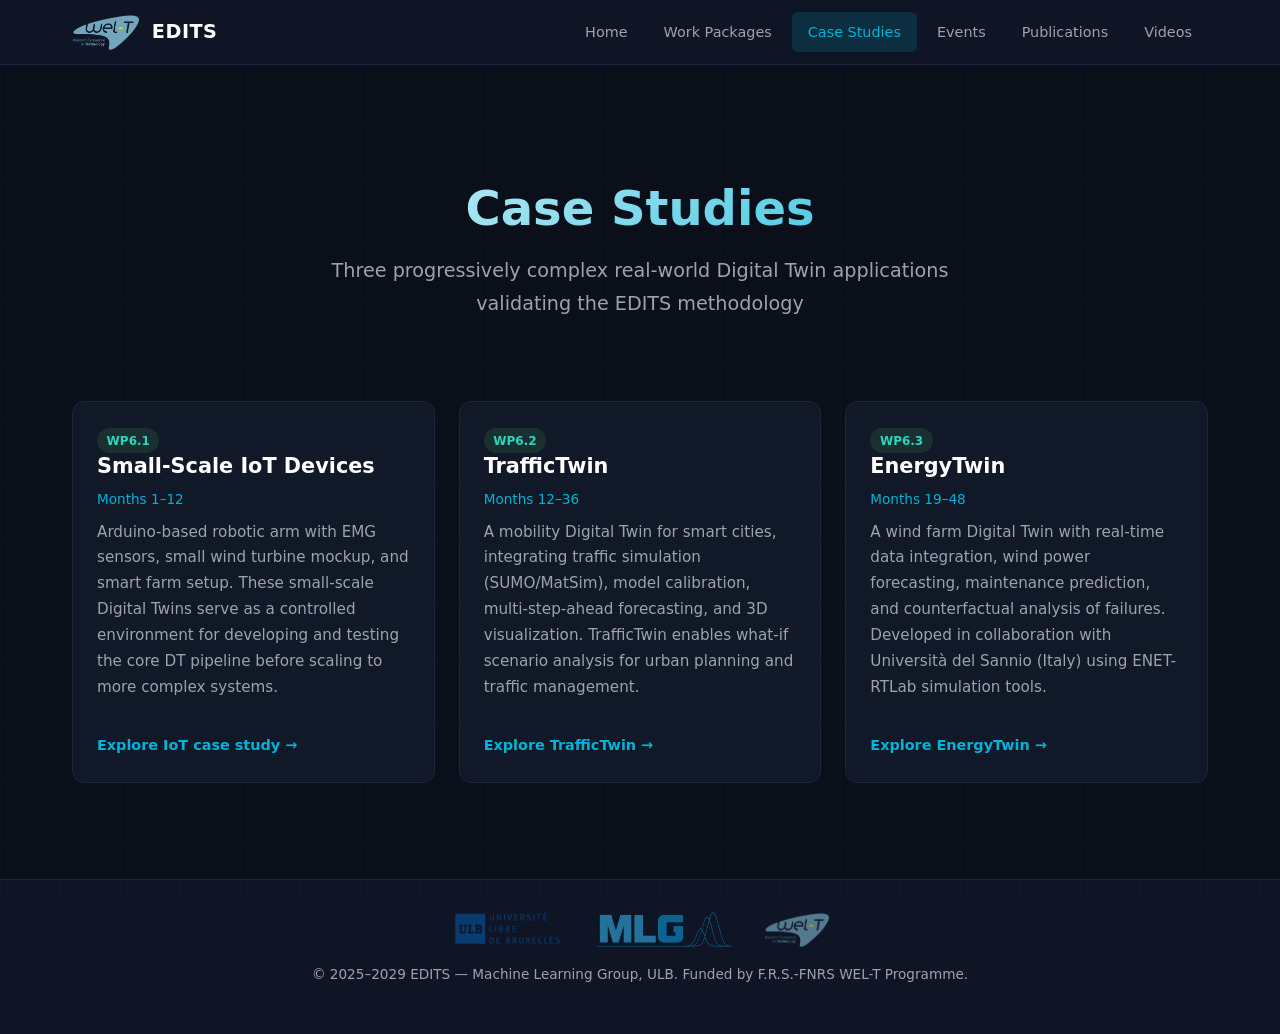
==== case-studies.html @ ba2f9b13 "website v1" ====
<!DOCTYPE html>
<html lang="en">
<head>
  <meta charset="UTF-8">
  <meta name="viewport" content="width=device-width, initial-scale=1.0">
  <title>Case Studies — EDITS</title>
  <link rel="stylesheet" href="assets/css/style.css">
  <link rel="icon" href="assets/images/welt_logo.png">
</head>
<body>

  <nav>
    <div class="container">
      <a href="index.html" class="nav-logo">
        <img src="assets/images/welt_logo_transparent.png" alt="WEL-T">
        <span>EDITS</span>
      </a>
      <button class="nav-toggle" aria-label="Toggle menu">&#9776;</button>
      <ul class="nav-links">
        <li><a href="index.html">Home</a></li>
        <li><a href="workpackages.html">Work Packages</a></li>
        <li><a href="case-studies.html">Case Studies</a></li>
        <li><a href="events.html">Events</a></li>
        <li><a href="publications.html">Publications</a></li>
        <li><a href="videos.html">Videos</a></li>
      </ul>
    </div>
  </nav>

  <main>
    <div class="container">

      <section class="hero" style="padding-bottom: 1rem;">
        <h1>Case Studies</h1>
        <p class="subtitle">Three progressively complex real-world Digital Twin applications validating the EDITS methodology</p>
      </section>

      <section class="section">
        <div class="card-grid">

          <div class="card">
            <span class="badge badge-wp6">WP6.1</span>
            <h3>Small-Scale IoT Devices</h3>
            <p style="color: var(--accent); font-size: 0.85rem; margin-bottom: 0.5rem;">Months 1–12</p>
            <p>
              Arduino-based robotic arm with EMG sensors, small wind turbine mockup, and smart farm setup.
              These small-scale Digital Twins serve as a controlled environment for developing and testing
              the core DT pipeline before scaling to more complex systems.
            </p>
            <a href="case-studies/iot.html" class="card-link">Explore IoT case study &rarr;</a>
          </div>

          <div class="card">
            <span class="badge badge-wp6">WP6.2</span>
            <h3>TrafficTwin</h3>
            <p style="color: var(--accent); font-size: 0.85rem; margin-bottom: 0.5rem;">Months 12–36</p>
            <p>
              A mobility Digital Twin for smart cities, integrating traffic simulation (SUMO/MatSim),
              model calibration, multi-step-ahead forecasting, and 3D visualization. TrafficTwin enables
              what-if scenario analysis for urban planning and traffic management.
            </p>
            <a href="case-studies/traffictwin.html" class="card-link">Explore TrafficTwin &rarr;</a>
          </div>

          <div class="card">
            <span class="badge badge-wp6">WP6.3</span>
            <h3>EnergyTwin</h3>
            <p style="color: var(--accent); font-size: 0.85rem; margin-bottom: 0.5rem;">Months 19–48</p>
            <p>
              A wind farm Digital Twin with real-time data integration, wind power forecasting,
              maintenance prediction, and counterfactual analysis of failures. Developed in collaboration
              with Universit&agrave; del Sannio (Italy) using ENET-RTLab simulation tools.
            </p>
            <a href="case-studies/energytwin.html" class="card-link">Explore EnergyTwin &rarr;</a>
          </div>

        </div>
      </section>

    </div>
  </main>

  <footer>
    <div class="container">
      <div class="footer-logos">
        <img src="assets/images/ulb_logo_transparent.png" alt="ULB">
        <img src="assets/images/mlg_logo_transparent.png" alt="MLG">
        <img src="assets/images/welt_logo_transparent.png" alt="WEL-T">
      </div>
      <p>&copy; 2025&ndash;2029 EDITS &mdash; Machine Learning Group, ULB. Funded by F.R.S.-FNRS WEL-T Programme.</p>
    </div>
  </footer>

  <script src="assets/js/main.js"></script>
</body>
</html>
---- assets/css/style.css ----
/* ========== WEL-T EDITS Website — Dark MLG Theme ========== */

/* --- Reset & Base --- */
*, *::before, *::after { box-sizing: border-box; margin: 0; padding: 0; }

:root {
  --bg-dark: #0a0f1a;
  --bg-nav: #0f1525;
  --bg-card: #111827;
  --accent: #00b4d8;
  --accent-dark: #0096c7;
  --accent-glow: rgba(0, 180, 216, 0.15);
  --text: #e0e0e0;
  --text-muted: #9ca3af;
  --text-heading: #ffffff;
  --border: #1a2540;
  --font: 'Inter', 'Segoe UI', system-ui, -apple-system, sans-serif;
  --max-width: 1200px;
}

html { scroll-behavior: smooth; }

body {
  font-family: var(--font);
  background: var(--bg-dark);
  color: var(--text);
  line-height: 1.7;
  min-height: 100vh;
}

/* --- Geometric background --- */
body::before {
  content: '';
  position: fixed;
  inset: 0;
  background:
    linear-gradient(rgba(0, 180, 216, 0.03) 1px, transparent 1px),
    linear-gradient(90deg, rgba(0, 180, 216, 0.03) 1px, transparent 1px);
  background-size: 60px 60px;
  pointer-events: none;
  z-index: 0;
}

/* --- Typography --- */
h1, h2, h3, h4 { color: var(--text-heading); font-weight: 700; line-height: 1.3; }
h1 { font-size: 2.5rem; margin-bottom: 1rem; }
h2 { font-size: 1.8rem; margin-bottom: 0.8rem; }
h3 { font-size: 1.3rem; margin-bottom: 0.5rem; }

a { color: var(--accent); text-decoration: none; transition: color 0.2s; }
a:hover { color: var(--accent-dark); }

p { margin-bottom: 1rem; }

/* --- Layout --- */
.container {
  max-width: var(--max-width);
  margin: 0 auto;
  padding: 0 2rem;
  position: relative;
  z-index: 1;
}

main {
  padding: 3rem 0;
  min-height: calc(100vh - 160px);
}

/* --- Navigation --- */
nav {
  background: var(--bg-nav);
  border-bottom: 1px solid var(--border);
  position: sticky;
  top: 0;
  z-index: 100;
  backdrop-filter: blur(10px);
}

nav .container {
  display: flex;
  align-items: center;
  justify-content: space-between;
  height: 64px;
}

.nav-logo {
  display: flex;
  align-items: center;
  gap: 0.75rem;
}

.nav-logo img {
  height: 36px;
  width: auto;
}

.nav-logo span {
  font-size: 1.2rem;
  font-weight: 700;
  color: var(--text-heading);
  letter-spacing: 0.5px;
}

.nav-links {
  display: flex;
  list-style: none;
  gap: 0.25rem;
}

.nav-links a {
  display: block;
  padding: 0.5rem 1rem;
  color: var(--text-muted);
  font-size: 0.9rem;
  font-weight: 500;
  border-radius: 6px;
  transition: all 0.2s;
}

.nav-links a:hover,
.nav-links a.active {
  color: var(--accent);
  background: var(--accent-glow);
}

.nav-toggle {
  display: none;
  background: none;
  border: none;
  color: var(--text);
  font-size: 1.5rem;
  cursor: pointer;
  padding: 0.5rem;
}

/* --- Hero Section --- */
.hero {
  text-align: center;
  padding: 4rem 0 3rem;
}

.hero h1 {
  font-size: 3rem;
  background: linear-gradient(135deg, var(--text-heading), var(--accent));
  -webkit-background-clip: text;
  -webkit-text-fill-color: transparent;
  background-clip: text;
}

.hero .subtitle {
  font-size: 1.2rem;
  color: var(--text-muted);
  max-width: 700px;
  margin: 1rem auto 2rem;
}

.hero-logos {
  display: flex;
  align-items: center;
  justify-content: center;
  gap: 2.5rem;
  margin-top: 2rem;
  flex-wrap: wrap;
}

.hero-logos img {
  height: 50px;
  width: auto;
  opacity: 0.85;
  transition: opacity 0.2s;
}

.hero-logos img:hover { opacity: 1; }

/* --- Cards --- */
.card-grid {
  display: grid;
  grid-template-columns: repeat(auto-fill, minmax(340px, 1fr));
  gap: 1.5rem;
  margin: 2rem 0;
}

.card {
  background: var(--bg-card);
  border: 1px solid var(--border);
  border-radius: 12px;
  padding: 1.5rem;
  transition: all 0.3s;
}

.card:hover {
  border-color: var(--accent);
  box-shadow: 0 0 20px var(--accent-glow);
  transform: translateY(-2px);
}

.card h3 { margin-bottom: 0.5rem; }

.card .tag {
  display: inline-block;
  background: var(--accent-glow);
  color: var(--accent);
  padding: 0.2rem 0.7rem;
  border-radius: 20px;
  font-size: 0.8rem;
  font-weight: 600;
  margin-bottom: 0.75rem;
}

.card p { color: var(--text-muted); font-size: 0.95rem; }

.card-link {
  display: inline-flex;
  align-items: center;
  gap: 0.3rem;
  margin-top: 1rem;
  font-weight: 600;
  font-size: 0.9rem;
}

/* --- Section --- */
.section { margin-bottom: 3rem; }

.section-header {
  border-bottom: 1px solid var(--border);
  padding-bottom: 0.75rem;
  margin-bottom: 1.5rem;
}

/* --- Timeline --- */
.timeline {
  position: relative;
  padding-left: 2rem;
}

.timeline::before {
  content: '';
  position: absolute;
  left: 0;
  top: 0;
  bottom: 0;
  width: 2px;
  background: var(--border);
}

.timeline-item {
  position: relative;
  margin-bottom: 2rem;
  padding: 1.25rem;
  background: var(--bg-card);
  border: 1px solid var(--border);
  border-radius: 10px;
}

.timeline-item::before {
  content: '';
  position: absolute;
  left: -2.35rem;
  top: 1.5rem;
  width: 10px;
  height: 10px;
  border-radius: 50%;
  background: var(--accent);
  border: 2px solid var(--bg-dark);
}

.timeline-item .date {
  font-size: 0.85rem;
  color: var(--accent);
  font-weight: 600;
  margin-bottom: 0.5rem;
}

/* --- WP Bars (timeline visualization) --- */
.wp-timeline {
  margin: 2rem 0;
  overflow-x: auto;
}

.wp-bar-container {
  min-width: 600px;
}

.wp-bar-row {
  display: flex;
  align-items: center;
  margin-bottom: 0.75rem;
  gap: 1rem;
}

.wp-bar-label {
  width: 60px;
  font-weight: 700;
  font-size: 0.9rem;
  color: var(--accent);
  flex-shrink: 0;
}

.wp-bar-track {
  flex: 1;
  height: 32px;
  background: var(--bg-card);
  border-radius: 6px;
  position: relative;
  border: 1px solid var(--border);
}

.wp-bar {
  position: absolute;
  height: 100%;
  background: linear-gradient(90deg, var(--accent-dark), var(--accent));
  border-radius: 6px;
  display: flex;
  align-items: center;
  justify-content: center;
  font-size: 0.75rem;
  font-weight: 600;
  color: var(--bg-dark);
  min-width: 40px;
}

/* --- Video Grid --- */
.video-grid {
  display: grid;
  grid-template-columns: repeat(auto-fill, minmax(480px, 1fr));
  gap: 2rem;
  margin: 2rem 0;
}

.video-card {
  background: var(--bg-card);
  border: 1px solid var(--border);
  border-radius: 12px;
  overflow: hidden;
}

.video-card .video-wrapper {
  position: relative;
  padding-bottom: 56.25%;
  height: 0;
}

.video-card .video-wrapper iframe {
  position: absolute;
  top: 0;
  left: 0;
  width: 100%;
  height: 100%;
  border: none;
}

.video-card .video-info {
  padding: 1rem 1.25rem;
}

.video-card h3 { font-size: 1.1rem; }

/* --- PDF Viewer --- */
.pdf-viewer-container {
  background: var(--bg-card);
  border: 1px solid var(--border);
  border-radius: 12px;
  overflow: hidden;
  margin: 1.5rem 0;
}

.pdf-viewer-toolbar {
  display: flex;
  align-items: center;
  justify-content: space-between;
  padding: 0.75rem 1rem;
  background: var(--bg-nav);
  border-bottom: 1px solid var(--border);
}

.pdf-viewer-toolbar .pdf-title {
  font-weight: 600;
  font-size: 0.9rem;
  color: var(--text-heading);
}

.pdf-viewer-toolbar .pdf-controls {
  display: flex;
  align-items: center;
  gap: 0.5rem;
}

.pdf-viewer-toolbar button {
  background: var(--accent-glow);
  border: 1px solid var(--border);
  color: var(--accent);
  padding: 0.4rem 0.8rem;
  border-radius: 6px;
  cursor: pointer;
  font-size: 0.85rem;
  font-weight: 600;
  transition: all 0.2s;
}

.pdf-viewer-toolbar button:hover {
  background: var(--accent);
  color: var(--bg-dark);
}

.pdf-viewer-toolbar .page-info {
  color: var(--text-muted);
  font-size: 0.85rem;
  min-width: 80px;
  text-align: center;
}

.pdf-canvas-wrapper {
  display: flex;
  justify-content: center;
  padding: 1rem;
  min-height: 400px;
  background: #000;
}

.pdf-canvas-wrapper canvas {
  max-width: 100%;
  height: auto;
}

/* --- Publications list --- */
.pub-list { list-style: none; }

.pub-item {
  padding: 1rem 1.25rem;
  border-bottom: 1px solid var(--border);
  display: flex;
  align-items: flex-start;
  gap: 1rem;
}

.pub-item:last-child { border-bottom: none; }

.pub-icon {
  flex-shrink: 0;
  width: 40px;
  height: 40px;
  background: var(--accent-glow);
  border-radius: 8px;
  display: flex;
  align-items: center;
  justify-content: center;
  color: var(--accent);
  font-weight: 700;
  font-size: 0.8rem;
}

.pub-item h4 { font-size: 0.95rem; margin-bottom: 0.25rem; }
.pub-item p { font-size: 0.85rem; color: var(--text-muted); margin-bottom: 0; }

/* --- Presentation Grid --- */
.presentation-grid {
  display: grid;
  grid-template-columns: repeat(auto-fill, minmax(300px, 1fr));
  gap: 1.25rem;
  margin: 1.5rem 0;
}

.presentation-card {
  background: var(--bg-card);
  border: 1px solid var(--border);
  border-radius: 10px;
  padding: 1.25rem;
  cursor: pointer;
  transition: all 0.3s;
}

.presentation-card:hover {
  border-color: var(--accent);
  box-shadow: 0 0 15px var(--accent-glow);
}

.presentation-card h4 {
  font-size: 0.95rem;
  margin-bottom: 0.5rem;
}

.presentation-card .open-btn {
  display: inline-flex;
  align-items: center;
  gap: 0.3rem;
  color: var(--accent);
  font-size: 0.85rem;
  font-weight: 600;
}

/* --- Footer --- */
footer {
  background: var(--bg-nav);
  border-top: 1px solid var(--border);
  padding: 2rem 0;
  text-align: center;
  color: var(--text-muted);
  font-size: 0.85rem;
}

footer .footer-logos {
  display: flex;
  align-items: center;
  justify-content: center;
  gap: 2rem;
  margin-bottom: 1rem;
}

footer .footer-logos img {
  height: 35px;
  width: auto;
  opacity: 0.7;
}

/* --- Badges --- */
.badge {
  display: inline-block;
  padding: 0.15rem 0.6rem;
  border-radius: 20px;
  font-size: 0.75rem;
  font-weight: 600;
}

.badge-wp1 { background: #0e4429; color: #3fb950; }
.badge-wp2 { background: #1a1e40; color: #6366f1; }
.badge-wp3 { background: #3b1a1a; color: #f87171; }
.badge-wp4 { background: #1a3040; color: #38bdf8; }
.badge-wp5 { background: #2d1b40; color: #c084fc; }
.badge-wp6 { background: #1a3030; color: #2dd4bf; }

/* --- Vision image --- */
.vision-img {
  display: block;
  max-width: 100%;
  margin: 2rem auto;
  border-radius: 12px;
  border: 1px solid var(--border);
}

/* --- Responsive --- */
@media (max-width: 768px) {
  .nav-toggle { display: block; }

  .nav-links {
    display: none;
    position: absolute;
    top: 64px;
    left: 0;
    right: 0;
    background: var(--bg-nav);
    border-bottom: 1px solid var(--border);
    flex-direction: column;
    padding: 1rem;
  }

  .nav-links.open { display: flex; }

  .hero h1 { font-size: 2rem; }
  .hero .subtitle { font-size: 1rem; }

  .card-grid { grid-template-columns: 1fr; }
  .video-grid { grid-template-columns: 1fr; }
  .presentation-grid { grid-template-columns: 1fr; }

  h1 { font-size: 2rem; }
  h2 { font-size: 1.4rem; }

  .container { padding: 0 1rem; }
}

@media (max-width: 480px) {
  .hero-logos { gap: 1.5rem; }
  .hero-logos img { height: 35px; }
  .wp-bar-label { width: 45px; font-size: 0.8rem; }
}
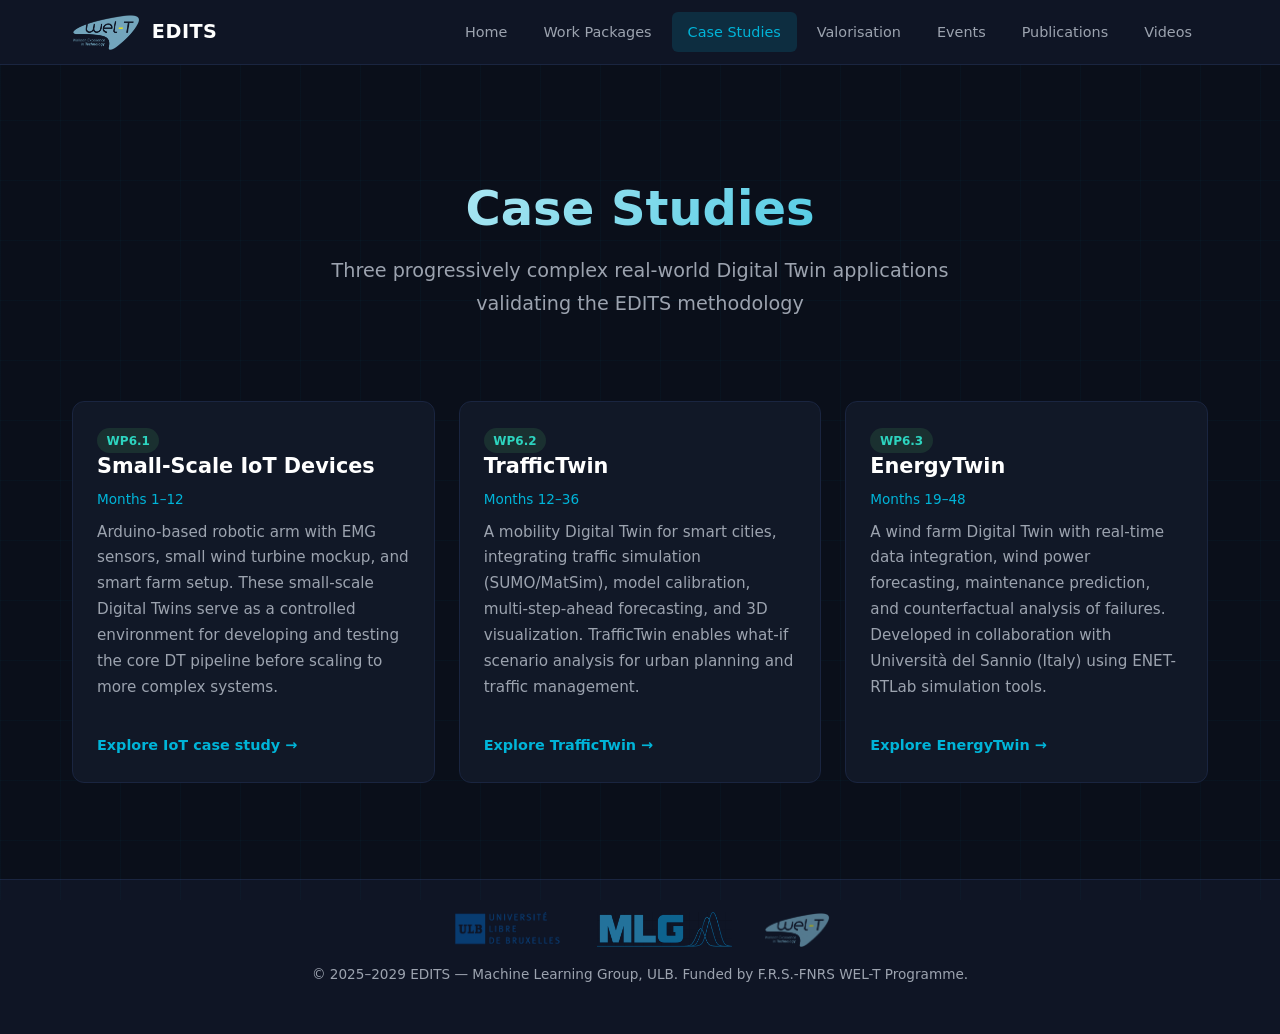
==== commit c21009ef: "v2" ====
--- a/case-studies.html
+++ b/case-studies.html
@@ -20,6 +20,7 @@
         <li><a href="index.html">Home</a></li>
         <li><a href="workpackages.html">Work Packages</a></li>
         <li><a href="case-studies.html">Case Studies</a></li>
+        <li><a href="valorisation.html">Valorisation</a></li>
         <li><a href="events.html">Events</a></li>
         <li><a href="publications.html">Publications</a></li>
         <li><a href="videos.html">Videos</a></li>
